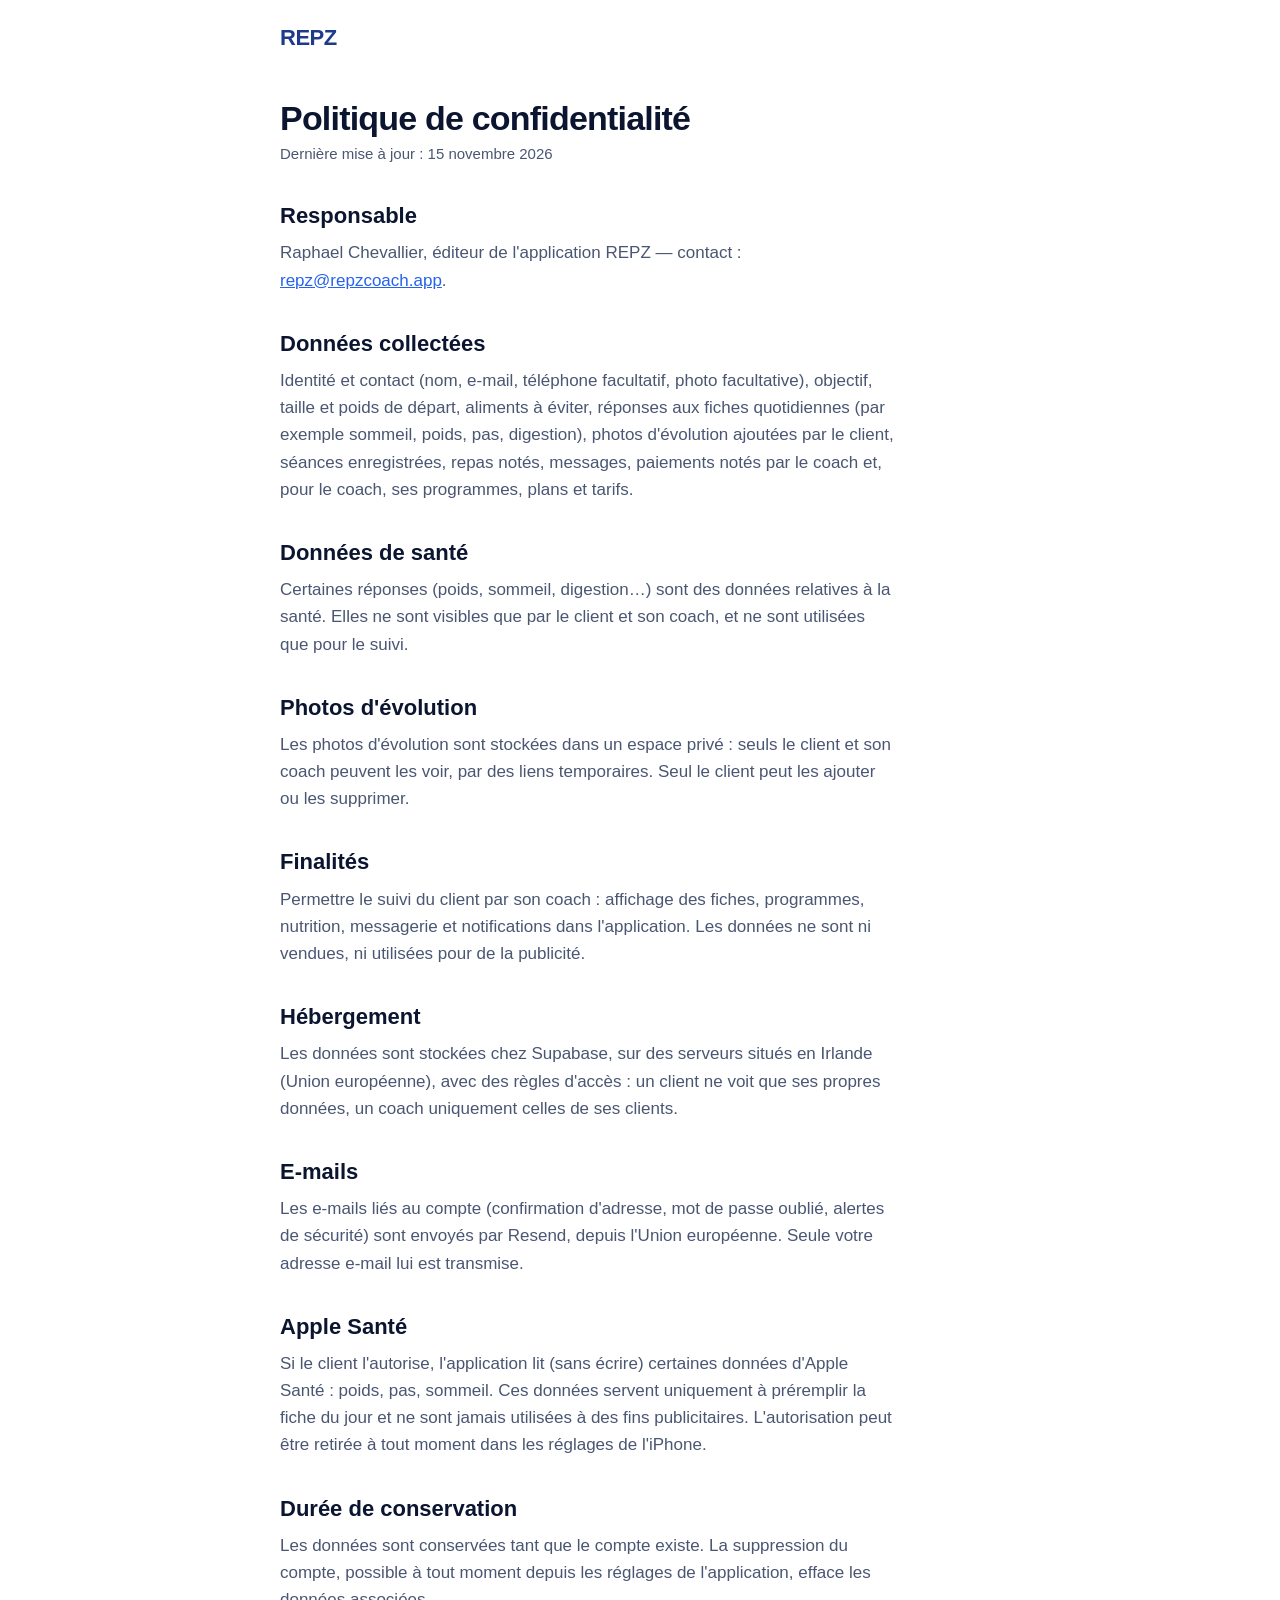
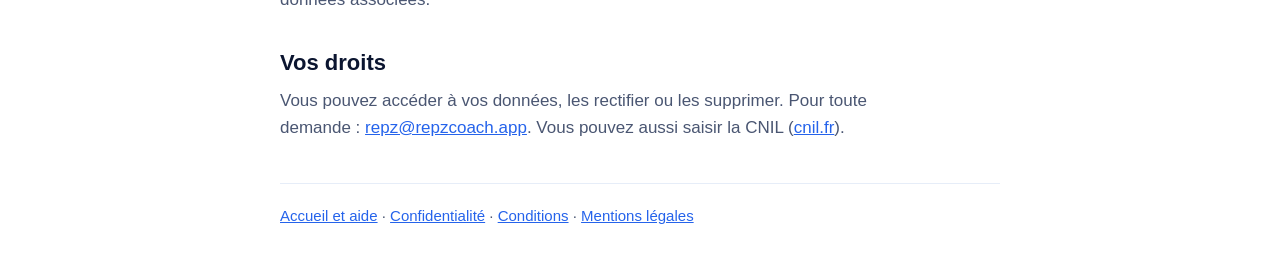
==== confidentialite.html @ be411c52 "Site REPZ : aide et contact, confidentialité, conditions, mentions légales Co-Authored-By: Claude Op" ====
<!doctype html>
<html lang="fr">
  <head>
    <meta charset="utf-8" />
    <meta name="viewport" content="width=device-width, initial-scale=1" />
    <title>Politique de confidentialité · REPZ</title>
    <meta name="description" content="Comment REPZ collecte, utilise et protège vos données." />
    <link rel="icon" href="favicon.png" />
    <link rel="stylesheet" href="style.css" />
  </head>
  <body>
    <header class="bar">
      <a class="brand" href="./">REPZ</a>
    </header>
    <main class="doc">
      <h1>Politique de confidentialité</h1>
      <p class="updated">Dernière mise à jour : 15 novembre 2026</p>

      <h2>Responsable</h2>
      <p>Raphael Chevallier, éditeur de l'application REPZ — contact : <a href="mailto:repz@repzcoach.app">repz@repzcoach.app</a>.</p>

      <h2>Données collectées</h2>
      <p>Identité et contact (nom, e-mail, téléphone facultatif, photo facultative), objectif, taille et poids de départ, aliments à éviter, réponses aux fiches quotidiennes (par exemple sommeil, poids, pas, digestion), photos d'évolution ajoutées par le client, séances enregistrées, repas notés, messages, paiements notés par le coach et, pour le coach, ses programmes, plans et tarifs.</p>

      <h2>Données de santé</h2>
      <p>Certaines réponses (poids, sommeil, digestion…) sont des données relatives à la santé. Elles ne sont visibles que par le client et son coach, et ne sont utilisées que pour le suivi.</p>

      <h2>Photos d'évolution</h2>
      <p>Les photos d'évolution sont stockées dans un espace privé : seuls le client et son coach peuvent les voir, par des liens temporaires. Seul le client peut les ajouter ou les supprimer.</p>

      <h2>Finalités</h2>
      <p>Permettre le suivi du client par son coach : affichage des fiches, programmes, nutrition, messagerie et notifications dans l'application. Les données ne sont ni vendues, ni utilisées pour de la publicité.</p>

      <h2>Hébergement</h2>
      <p>Les données sont stockées chez Supabase, sur des serveurs situés en Irlande (Union européenne), avec des règles d'accès : un client ne voit que ses propres données, un coach uniquement celles de ses clients.</p>

      <h2>E-mails</h2>
      <p>Les e-mails liés au compte (confirmation d'adresse, mot de passe oublié, alertes de sécurité) sont envoyés par Resend, depuis l'Union européenne. Seule votre adresse e-mail lui est transmise.</p>

      <h2>Apple Santé</h2>
      <p>Si le client l'autorise, l'application lit (sans écrire) certaines données d'Apple Santé : poids, pas, sommeil. Ces données servent uniquement à préremplir la fiche du jour et ne sont jamais utilisées à des fins publicitaires. L'autorisation peut être retirée à tout moment dans les réglages de l'iPhone.</p>

      <h2>Durée de conservation</h2>
      <p>Les données sont conservées tant que le compte existe. La suppression du compte, possible à tout moment depuis les réglages de l'application, efface les données associées.</p>

      <h2>Vos droits</h2>
      <p>Vous pouvez accéder à vos données, les rectifier ou les supprimer. Pour toute demande : <a href="mailto:repz@repzcoach.app">repz@repzcoach.app</a>. Vous pouvez aussi saisir la CNIL (<a href="https://www.cnil.fr">cnil.fr</a>).</p>
    </main>
    <footer class="foot">
      <a href="./">Accueil et aide</a> · <a href="confidentialite.html">Confidentialité</a> · <a href="conditions.html">Conditions</a> · <a href="mentions-legales.html">Mentions légales</a>
    </footer>
  </body>
</html>
---- style.css ----
:root {
  --bg: #ffffff;
  --soft: #f1f6fe;
  --line: #e6edf8;
  --text: #0b1530;
  --muted: #4a5672;
  --blue: #2563eb;
  --navy: #1e3a8a;
  color-scheme: light;
}
@media (prefers-color-scheme: dark) {
  :root {
    --bg: #0e0f12;
    --soft: #1a1c21;
    --line: #2a2d34;
    --text: #f2f4f8;
    --muted: #a3acbd;
    --blue: #60a5fa;
    --navy: #93c5fd;
    color-scheme: dark;
  }
}
* { box-sizing: border-box; }
body {
  margin: 0;
  padding-inline: 16px;
  background: var(--bg);
  color: var(--text);
  font: 17px/1.6 -apple-system, BlinkMacSystemFont, 'Segoe UI', Roboto, Helvetica, Arial, sans-serif;
}
a { color: var(--blue); }
.bar, main, .foot { max-width: 720px; margin-inline: auto; }
.bar { padding-block: 20px; }
.brand { font-weight: 900; font-size: 22px; letter-spacing: -0.5px; color: var(--navy); text-decoration: none; }
.hero { padding-block: 32px 16px; }
.hero .icon { border-radius: 22px; display: block; }
.hero h1 { font-size: clamp(30px, 6vw, 44px); line-height: 1.1; letter-spacing: -1px; margin: 24px 0 12px; text-wrap: balance; }
.hero p { color: var(--muted); font-size: 19px; margin: 0; }
.doc { padding-block: 16px 32px; }
.doc h1 { font-size: 34px; letter-spacing: -0.8px; line-height: 1.15; margin: 8px 0 4px; }
.doc h2 { font-size: 22px; margin: 32px 0 6px; }
.doc h3 { font-size: 18px; margin: 22px 0 4px; }
.doc p { margin: 0 0 10px; color: var(--muted); max-width: 65ch; }
.updated { font-size: 15px; }
.foot { border-top: 1px solid var(--line); padding-block: 20px 40px; font-size: 15px; color: var(--muted); }
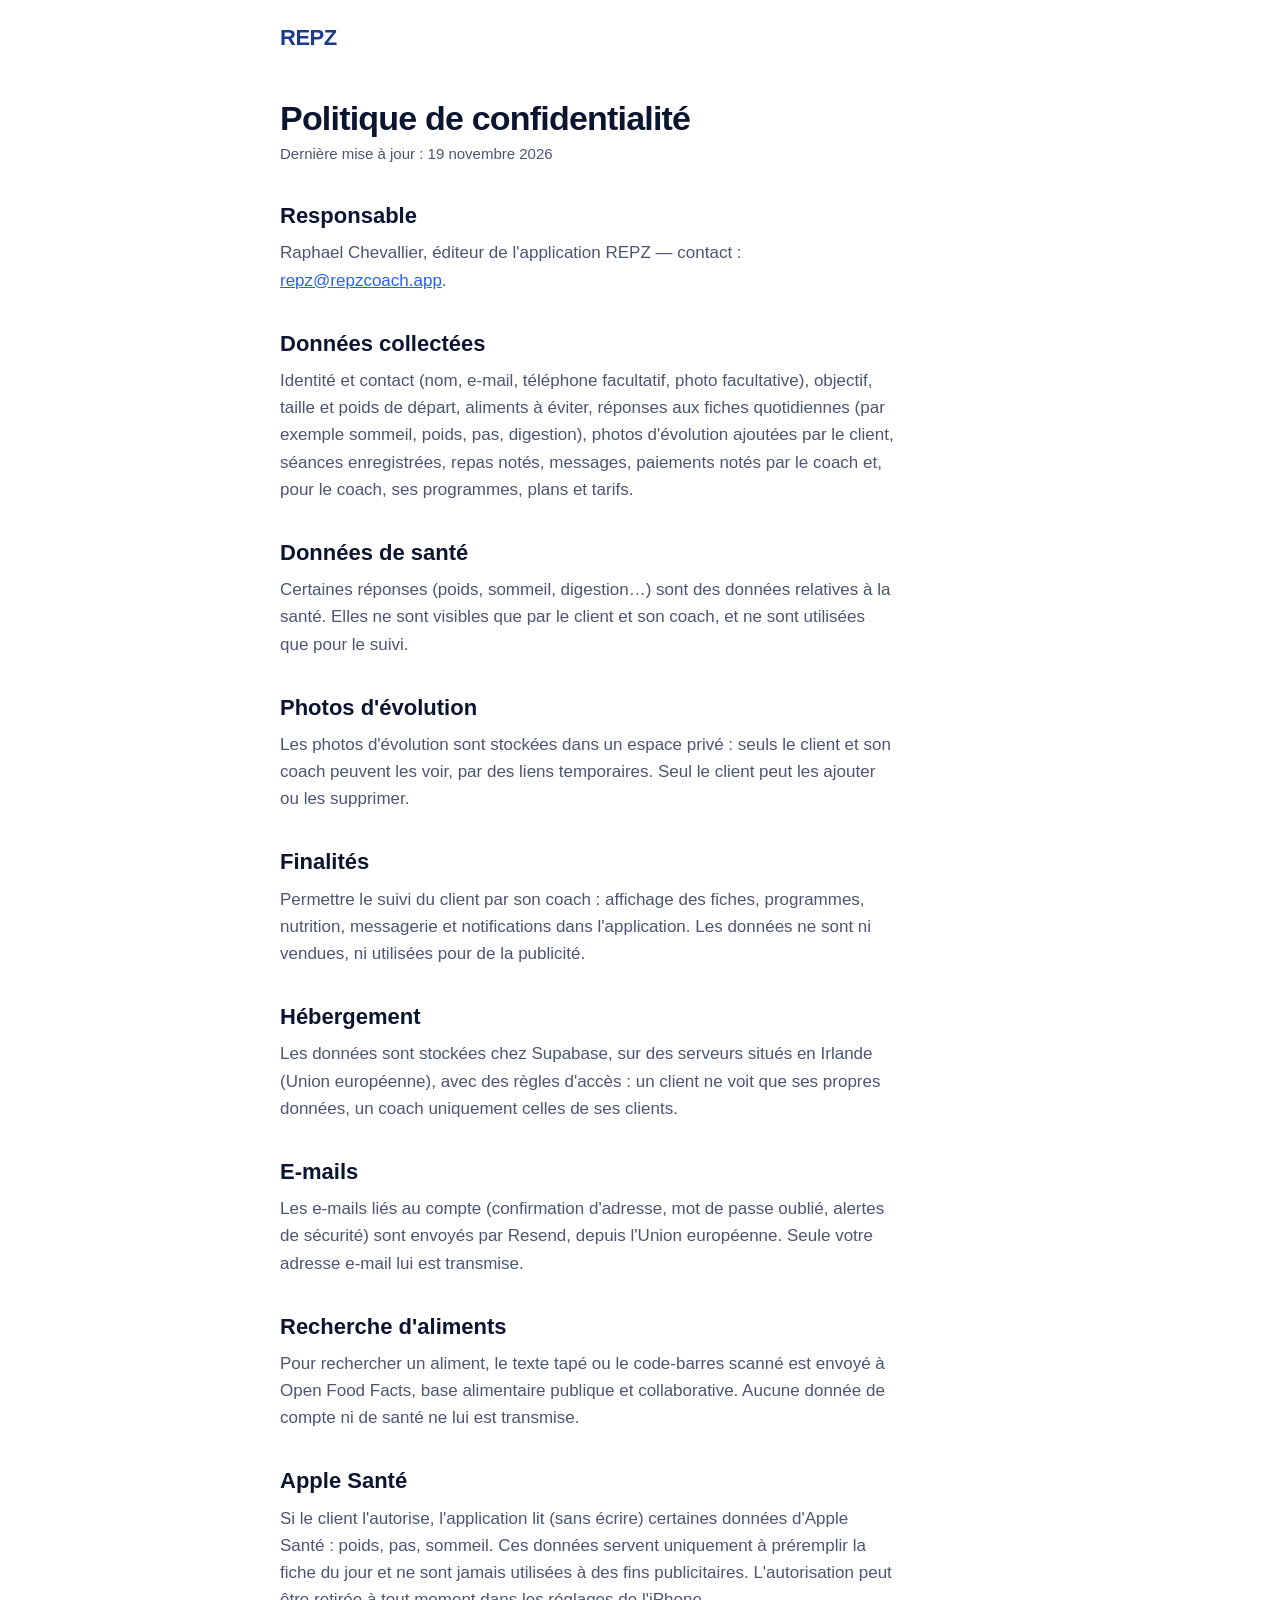
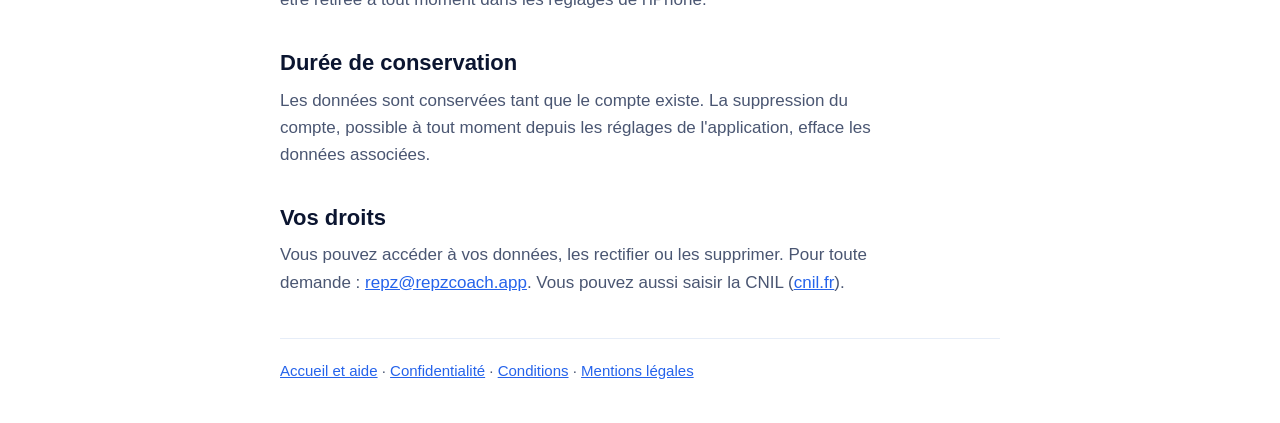
==== commit f824a26a: "Mentions légales et confidentialité : hébergeurs, Open Food Facts, dates Co-Authored-By: Claude Opus" ====
--- a/confidentialite.html
+++ b/confidentialite.html
@@ -14,7 +14,7 @@
     </header>
     <main class="doc">
       <h1>Politique de confidentialité</h1>
-      <p class="updated">Dernière mise à jour : 15 novembre 2026</p>
+      <p class="updated">Dernière mise à jour : 19 novembre 2026</p>
 
       <h2>Responsable</h2>
       <p>Raphael Chevallier, éditeur de l'application REPZ — contact : <a href="mailto:repz@repzcoach.app">repz@repzcoach.app</a>.</p>
@@ -37,6 +37,9 @@
       <h2>E-mails</h2>
       <p>Les e-mails liés au compte (confirmation d'adresse, mot de passe oublié, alertes de sécurité) sont envoyés par Resend, depuis l'Union européenne. Seule votre adresse e-mail lui est transmise.</p>
 
+      <h2>Recherche d'aliments</h2>
+      <p>Pour rechercher un aliment, le texte tapé ou le code-barres scanné est envoyé à Open Food Facts, base alimentaire publique et collaborative. Aucune donnée de compte ni de santé ne lui est transmise.</p>
+
       <h2>Apple Santé</h2>
       <p>Si le client l'autorise, l'application lit (sans écrire) certaines données d'Apple Santé : poids, pas, sommeil. Ces données servent uniquement à préremplir la fiche du jour et ne sont jamais utilisées à des fins publicitaires. L'autorisation peut être retirée à tout moment dans les réglages de l'iPhone.</p>
 
